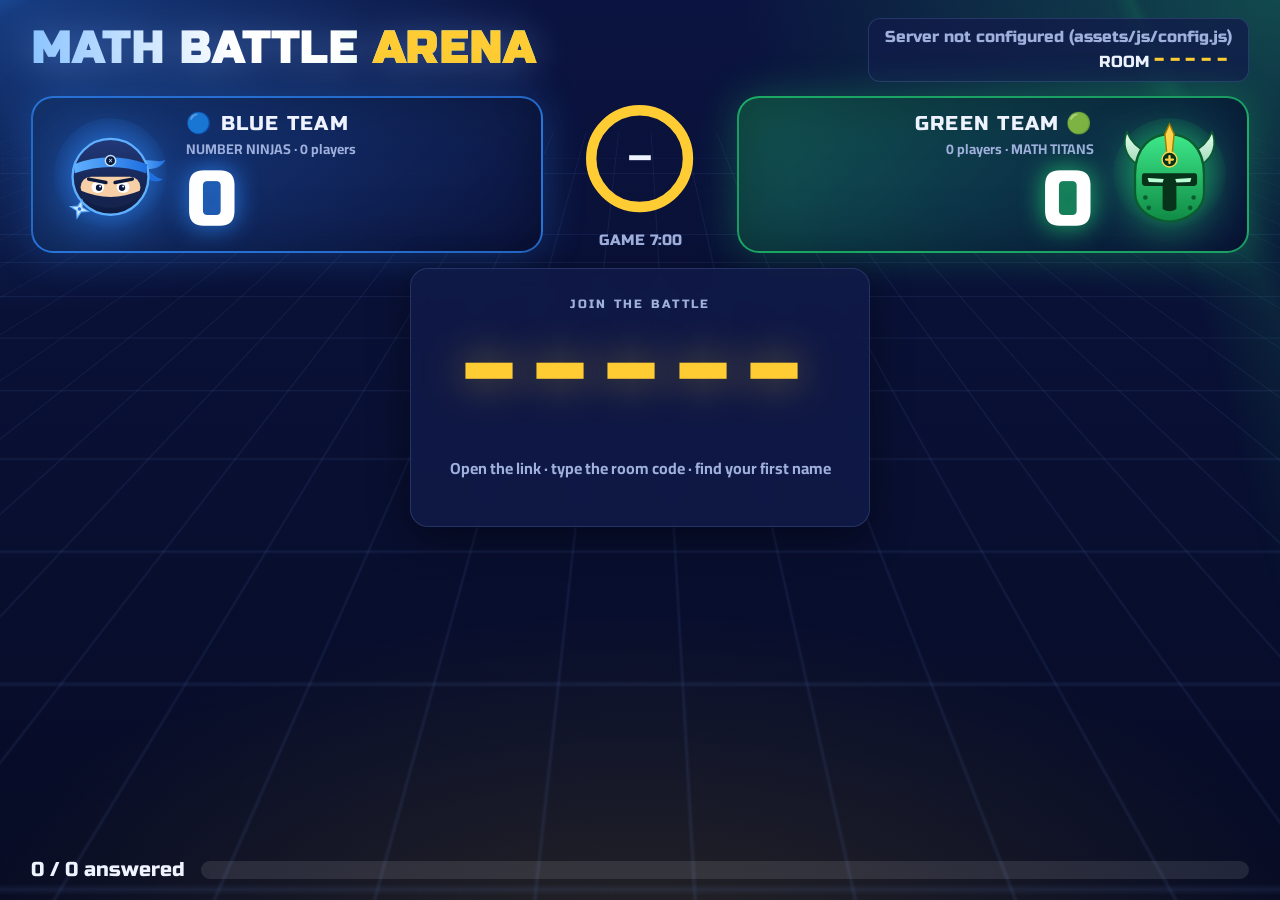
==== arena.html @ d1d6355f "Math Battle Arena: complete game, Apps Script backend, worker, tests, deployment guide Co-Authored-B" ====
<!doctype html>
<html lang="en">
<head>
  <meta charset="utf-8">
  <meta name="viewport" content="width=device-width, initial-scale=1">
  <title>Arena Display</title>
  <link rel="icon" href="assets/img/favicon.svg" type="image/svg+xml">
  <link rel="preconnect" href="https://fonts.googleapis.com">
  <link rel="preconnect" href="https://fonts.gstatic.com" crossorigin>
  <link href="https://fonts.googleapis.com/css2?family=Cairo:wght@500;700;800&family=Russo+One&display=swap" rel="stylesheet">
  <link rel="stylesheet" href="assets/css/style.css">
</head>
<body class="arena">
  <div class="bg-arena"></div>
  <div class="arena-wrap">
    <header class="arena-head">
      <h1 class="title-logo">MATH BATTLE <span class="x">ARENA</span></h1>
      <div class="room-pill"><div id="roomName" class="muted">Waiting for a room…</div><div>ROOM <span class="code" id="roomCode">-----</span></div></div>
    </header>

    <section class="scoreboard">
      <div class="teampanel team-blue" id="tpBlue">
        <img class="mascot" src="assets/img/ninja.svg" alt="">
        <div><div class="tname">🔵 BLUE TEAM</div><div class="tsub">NUMBER NINJAS · <span id="nBlue">0</span> players</div><div class="score" id="sBlue">0</div></div>
      </div>
      <div class="vs">
        <div class="ring" id="aRing"></div>
        <div class="gclock" id="aClock">GAME 7:00</div>
      </div>
      <div class="teampanel team-green right" id="tpGreen">
        <img class="mascot alt" src="assets/img/titan.svg" alt="">
        <div><div class="tname">GREEN TEAM 🟢</div><div class="tsub"><span id="nGreen">0</span> players · MATH TITANS</div><div class="score" id="sGreen">0</div></div>
      </div>
    </section>

    <section class="stage">
      <!-- lobby -->
      <div id="stLobby" class="lobby-board">
        <div class="roster" id="rosterBlue"></div>
        <div class="card join-box">
          <div class="eyebrow">Join the battle</div>
          <div class="bigcode" id="bigCode">-----</div>
          <div class="url" id="joinUrl"></div>
          <p class="muted" style="font-weight:700">Open the link · type the room code · find your first name</p>
        </div>
        <div class="roster right" id="rosterGreen"></div>
      </div>
      <!-- question -->
      <div id="stQuestion" class="qboard" hidden>
        <div class="progress" id="progress"></div>
        <div class="card"><div class="eyebrow center" id="aQnum">QUESTION 1</div><p class="qtext" id="aQtext" dir="auto"></p></div>
        <div class="answers" id="aAnswers"></div>
      </div>
      <!-- end -->
      <div id="stEnd" class="celebrate" hidden>
        <img class="mascot" id="winMascot" src="assets/img/ninja.svg" alt="">
        <div class="win-title" id="winTitle"></div>
        <div class="top3" id="top3"></div>
      </div>
    </section>

    <footer class="arena-foot" id="foot">
      <div class="answered-txt" id="ansTxt">0 / 0 answered</div>
      <div class="answered-bar"><div id="ansBar"></div></div>
    </footer>
  </div>

  <div id="overlay" class="overlay" hidden><div class="big" id="ovText">PAUSED</div></div>

  <script src="assets/js/config.js"></script>
  <script src="assets/js/common.js"></script>
  <script src="assets/js/arena.js"></script>
</body>
</html>
---- assets/css/style.css ----
/* ============ MATH BATTLE ARENA — shared styles ============ */
:root {
  --bg: #060b24;
  --bg2: #0b1440;
  --panel: rgba(17, 27, 74, .78);
  --panel-solid: #111b4a;
  --line: rgba(140, 170, 255, .18);
  --text: #eef3ff;
  --muted: #9fb0dd;
  --blue: #2f8cff;
  --blue-d: #1559c9;
  --blue-glow: rgba(47, 140, 255, .55);
  --green: #22d36f;
  --green-d: #0f9a4c;
  --green-glow: rgba(34, 211, 111, .5);
  --gold: #ffcc33;
  --gold-d: #e69c00;
  --red: #ff4d6d;
  --optA: #ff4d6d; --optB: #2f8cff; --optC: #ffb020; --optD: #22d36f;
  --radius: 18px;
  --shadow: 0 10px 40px rgba(0, 0, 0, .45);
  --font-head: "Russo One", "Cairo", system-ui, sans-serif;
  --font-body: "Cairo", system-ui, -apple-system, "Segoe UI", sans-serif;
}

* { box-sizing: border-box; }
html, body { margin: 0; min-height: 100%; }
body {
  font-family: var(--font-body);
  color: var(--text);
  background: var(--bg);
  overflow-x: hidden;
  -webkit-tap-highlight-color: transparent;
}
button, input, select, textarea { font-family: inherit; font-size: inherit; color: inherit; }
[hidden] { display: none !important; }

/* ---------- arena background ---------- */
.bg-arena {
  position: fixed; inset: 0; z-index: -1; overflow: hidden;
  background:
    radial-gradient(ellipse 60% 50% at 0% 0%, rgba(47, 140, 255, .35), transparent 70%),
    radial-gradient(ellipse 60% 50% at 100% 0%, rgba(34, 211, 111, .28), transparent 70%),
    radial-gradient(ellipse 80% 60% at 50% 110%, rgba(255, 204, 51, .14), transparent 70%),
    linear-gradient(180deg, var(--bg2), var(--bg));
}
.bg-arena::before {
  content: ""; position: absolute; inset: -50% -50% 0;
  background-image:
    linear-gradient(rgba(120, 160, 255, .09) 1px, transparent 1px),
    linear-gradient(90deg, rgba(120, 160, 255, .09) 1px, transparent 1px);
  background-size: 48px 48px;
  transform: perspective(500px) rotateX(60deg) translateY(30%);
  animation: gridmove 6s linear infinite;
}
.bg-arena::after {
  content: ""; position: absolute; inset: 0;
  background: conic-gradient(from 200deg at 15% -10%, transparent 0 40deg, rgba(47,140,255,.12) 45deg, transparent 55deg),
              conic-gradient(from 110deg at 85% -10%, transparent 0 40deg, rgba(34,211,111,.10) 45deg, transparent 55deg);
  animation: beams 9s ease-in-out infinite alternate;
}
@keyframes gridmove { to { background-position: 0 48px, 0 0; } }
@keyframes beams { from { opacity: .5; } to { opacity: 1; } }

/* ---------- type ---------- */
.title-logo {
  font-family: var(--font-head); letter-spacing: .04em; line-height: 1;
  margin: 0; text-align: center;
  background: linear-gradient(90deg, #8cc4ff, #fff 40%, #fff 60%, #8ff0b6);
  -webkit-background-clip: text; background-clip: text; color: transparent;
  filter: drop-shadow(0 4px 18px rgba(120, 170, 255, .45));
}
.title-logo .x { color: var(--gold); -webkit-text-fill-color: var(--gold); }
.eyebrow { font-family: var(--font-head); font-size: .78rem; letter-spacing: .18em; color: var(--muted); text-transform: uppercase; }
.muted { color: var(--muted); }
.center { text-align: center; }

/* ---------- panels & buttons ---------- */
.card {
  background: var(--panel);
  border: 1px solid var(--line);
  border-radius: var(--radius);
  box-shadow: var(--shadow);
  backdrop-filter: blur(10px);
  padding: 22px;
}
.btn {
  appearance: none; border: 0; cursor: pointer;
  font-family: var(--font-head); letter-spacing: .05em; text-transform: uppercase;
  padding: 12px 20px; border-radius: 14px; font-size: 1rem;
  background: #24306a; color: #fff;
  box-shadow: 0 4px 0 rgba(0, 0, 0, .35);
  transition: transform .08s, filter .15s, box-shadow .08s;
  display: inline-flex; align-items: center; justify-content: center; gap: 8px;
}
.btn:hover:not(:disabled) { filter: brightness(1.12); }
.btn:active:not(:disabled) { transform: translateY(3px); box-shadow: 0 1px 0 rgba(0, 0, 0, .35); }
.btn:disabled { opacity: .45; cursor: not-allowed; }
.btn-gold { background: linear-gradient(180deg, var(--gold), var(--gold-d)); color: #2a1a00; }
.btn-blue { background: linear-gradient(180deg, #4aa0ff, var(--blue-d)); }
.btn-green { background: linear-gradient(180deg, #3ee88a, var(--green-d)); color: #032612; }
.btn-red { background: linear-gradient(180deg, #ff6d86, #c9213f); }
.btn-ghost { background: transparent; border: 1px solid var(--line); box-shadow: none; }
.btn-sm { padding: 7px 12px; font-size: .8rem; border-radius: 10px; }
.btn-lg { padding: 16px 26px; font-size: 1.2rem; }
.btn-block { width: 100%; }

.input {
  width: 100%; padding: 14px 16px; border-radius: 14px;
  background: rgba(4, 9, 32, .7); border: 2px solid var(--line);
  font-size: 1.15rem; outline: none; transition: border-color .15s, box-shadow .15s;
}
.input:focus { border-color: var(--gold); box-shadow: 0 0 0 4px rgba(255, 204, 51, .18); }
.input.code { font-family: var(--font-head); letter-spacing: .4em; text-transform: uppercase; text-align: center; font-size: 1.6rem; }
label.lbl { display: block; font-weight: 700; margin: 14px 0 6px; color: var(--muted); font-size: .95rem; }

.msg { min-height: 1.4em; margin: 10px 0 0; font-weight: 700; }
.msg.err { color: #ff8da1; }
.msg.ok { color: #8ff0b6; }

/* ---------- team chips ---------- */
.team-blue { --tc: var(--blue); --tg: var(--blue-glow); }
.team-green { --tc: var(--green); --tg: var(--green-glow); }
.chip {
  display: inline-flex; align-items: center; gap: 6px;
  padding: 4px 12px; border-radius: 999px; font-weight: 700; font-size: .9rem;
  background: color-mix(in srgb, var(--tc, #445) 22%, transparent);
  border: 1px solid color-mix(in srgb, var(--tc, #889) 60%, transparent);
}
.dot { width: 10px; height: 10px; border-radius: 50%; background: var(--tc, #889); box-shadow: 0 0 10px var(--tc, #889); display: inline-block; }

/* ---------- mascots ---------- */
.mascot { width: 110px; height: 110px; animation: bob 3s ease-in-out infinite; filter: drop-shadow(0 8px 20px var(--tg, rgba(0,0,0,.4))); }
.mascot.alt { animation-delay: -1.5s; }
@keyframes bob { 50% { transform: translateY(-8px) rotate(-2deg); } }

/* ---------- timer ring ---------- */
.ring { position: relative; width: 92px; height: 92px; flex: none; }
.ring svg { width: 100%; height: 100%; transform: rotate(-90deg); }
.ring circle { fill: none; stroke-width: 9; }
.ring .track { stroke: rgba(255, 255, 255, .1); }
.ring .bar { stroke: var(--gold); stroke-linecap: round; transition: stroke-dashoffset .25s linear, stroke .3s; }
.ring.warn .bar { stroke: var(--red); }
.ring .num {
  position: absolute; inset: 0; display: grid; place-items: center;
  font-family: var(--font-head); font-size: 1.9rem;
}
.ring.warn .num { color: #ff8da1; animation: pulse .5s ease-in-out infinite alternate; }
@keyframes pulse { to { transform: scale(1.12); } }

/* ---------- answers ---------- */
.answers { display: grid; grid-template-columns: 1fr 1fr; gap: 14px; }
.ans {
  position: relative; display: flex; align-items: center; gap: 14px;
  min-height: 84px; padding: 14px 16px; border-radius: 18px; border: 0; cursor: pointer;
  font-size: 1.35rem; font-weight: 800; text-align: start; color: #fff;
  background: linear-gradient(180deg, color-mix(in srgb, var(--oc) 92%, #fff 8%), color-mix(in srgb, var(--oc) 70%, #000 30%));
  box-shadow: 0 6px 0 color-mix(in srgb, var(--oc) 50%, #000 50%), 0 10px 26px rgba(0, 0, 0, .35);
  transition: transform .1s, opacity .2s, filter .2s;
}
.ans:hover:not(:disabled) { filter: brightness(1.1); transform: translateY(-2px); }
.ans:active:not(:disabled) { transform: translateY(4px); box-shadow: 0 2px 0 color-mix(in srgb, var(--oc) 50%, #000 50%); }
.ans .letter {
  flex: none; width: 46px; height: 46px; border-radius: 12px; display: grid; place-items: center;
  font-family: var(--font-head); font-size: 1.3rem; background: rgba(0, 0, 0, .25);
}
.ans[data-l="A"] { --oc: var(--optA); } .ans[data-l="B"] { --oc: var(--optB); }
.ans[data-l="C"] { --oc: var(--optC); } .ans[data-l="D"] { --oc: var(--optD); }
.answers.locked .ans { cursor: default; opacity: .35; filter: grayscale(.6); }
.answers.locked .ans.picked { opacity: 1; filter: none; outline: 4px solid #fff; outline-offset: 3px; animation: pop .35s; }
@keyframes pop { 50% { transform: scale(1.05); } }

/* ---------- overlay ---------- */
.overlay {
  position: fixed; inset: 0; z-index: 50; display: grid; place-items: center; padding: 16px;
  background: rgba(3, 6, 22, .82); backdrop-filter: blur(6px);
  animation: fade .25s;
}
.overlay .big { font-family: var(--font-head); font-size: clamp(2.2rem, 9vw, 5rem); text-align: center; letter-spacing: .05em; }
@keyframes fade { from { opacity: 0; } }

/* ---------- screens ---------- */
.screen { display: none; animation: slidein .35s ease; }
.screen.active { display: block; }
@keyframes slidein { from { opacity: 0; transform: translateY(14px); } }

/* ---------- confetti canvas ---------- */
#confetti { position: fixed; inset: 0; pointer-events: none; z-index: 60; }

/* ---------- toast ---------- */
.toast {
  position: fixed; left: 50%; bottom: 24px; transform: translateX(-50%); z-index: 80;
  background: #1b2766; border: 1px solid var(--line); border-radius: 12px; padding: 12px 18px;
  box-shadow: var(--shadow); font-weight: 700; max-width: calc(100% - 32px); text-align: center;
  animation: fade .2s;
}
.toast.err { background: #5a1022; border-color: #ff4d6d; }

/* ---------- connection badge ---------- */
.conn { position: fixed; right: 12px; bottom: 12px; font-size: .78rem; padding: 4px 10px; border-radius: 999px; background: #5a1022; border: 1px solid var(--red); z-index: 70; }

/* ================== STUDENT ================== */
.student main { max-width: 760px; margin: 0 auto; padding: 16px 16px 40px; }
.hero { display: flex; align-items: center; justify-content: center; gap: 10px; margin: 18px 0 8px; }
.hero .title-logo { font-size: clamp(2rem, 8vw, 3.4rem); }
.hero .mascot { width: clamp(64px, 18vw, 110px); height: auto; }
.tagline { text-align: center; color: var(--muted); margin: 0 0 18px; font-weight: 700; }
.join-card { max-width: 480px; margin: 0 auto; }

.suggest { display: grid; gap: 8px; margin-top: 10px; }
.sugg {
  display: flex; align-items: center; justify-content: space-between; gap: 10px;
  padding: 12px 14px; border-radius: 12px; cursor: pointer; text-align: start;
  background: rgba(255, 255, 255, .06); border: 2px solid transparent; font-size: 1.1rem; font-weight: 700;
}
.sugg:hover, .sugg:focus { border-color: var(--gold); outline: none; }
.sugg.taken { opacity: .45; cursor: not-allowed; }
.sugg mark { background: transparent; color: var(--gold); }
.selected-name {
  margin-top: 12px; padding: 14px; border-radius: 14px; text-align: center; font-size: 1.25rem; font-weight: 800;
  background: color-mix(in srgb, var(--tc, var(--gold)) 18%, transparent); border: 2px solid var(--tc, var(--gold));
}

.lobby-card { text-align: center; max-width: 520px; margin: 24px auto; position: relative; overflow: hidden; }
.lobby-card::before { content: ""; position: absolute; inset: 0; background: radial-gradient(circle at 50% 0, var(--tg), transparent 65%); opacity: .6; pointer-events: none; }
.lobby-card .mascot { width: 160px; height: 160px; }
.team-title { font-family: var(--font-head); font-size: clamp(1.5rem, 6vw, 2.2rem); color: var(--tc); text-shadow: 0 0 22px var(--tg); margin: 6px 0; }
.waiting { display: inline-flex; gap: 6px; margin-top: 14px; }
.waiting i { width: 10px; height: 10px; border-radius: 50%; background: var(--gold); animation: wdot 1s infinite; }
.waiting i:nth-child(2) { animation-delay: .15s; } .waiting i:nth-child(3) { animation-delay: .3s; }
@keyframes wdot { 50% { transform: translateY(-8px); opacity: .4; } }

.hud { display: flex; align-items: center; justify-content: space-between; gap: 12px; margin-bottom: 14px; }
.hud .me { display: flex; align-items: center; gap: 10px; min-width: 0; }
.hud .me img { width: 48px; height: 48px; }
.hud .me b { display: block; white-space: nowrap; overflow: hidden; text-overflow: ellipsis; }
.qcount { font-family: var(--font-head); font-size: 1.1rem; color: var(--gold); }
.qcard { margin-bottom: 16px; }
.qtext { font-size: clamp(1.25rem, 4.6vw, 1.7rem); font-weight: 800; line-height: 1.45; margin: 6px 0 0; }
.status-line { text-align: center; font-weight: 800; font-size: 1.15rem; margin-top: 16px; min-height: 1.6em; }
.mini-scores { display: grid; grid-template-columns: 1fr 1fr; gap: 10px; margin-top: 20px; }
.mini-scores .ms { padding: 10px 14px; border-radius: 14px; border: 1px solid color-mix(in srgb, var(--tc) 55%, transparent); background: color-mix(in srgb, var(--tc) 14%, transparent); display: flex; justify-content: space-between; align-items: center; font-weight: 800; }
.mini-scores .ms span:last-child { font-family: var(--font-head); font-size: 1.3rem; }

.end-card { text-align: center; max-width: 560px; margin: 20px auto; }
.end-card .mascot { width: 170px; height: 170px; }
.win-title { font-family: var(--font-head); font-size: clamp(1.8rem, 7vw, 3rem); margin: 8px 0; color: var(--tc, var(--gold)); text-shadow: 0 0 28px var(--tg, rgba(255,204,51,.6)); }

@media (max-width: 520px) {
  .answers { grid-template-columns: 1fr; gap: 10px; }
  .ans { min-height: 64px; font-size: 1.2rem; }
  .ring { width: 74px; height: 74px; }
  .ring .num { font-size: 1.5rem; }
}

/* ================== ARENA ================== */
.arena { height: 100vh; overflow: hidden; }
.arena-wrap { height: 100vh; display: grid; grid-template-rows: auto auto 1fr auto; gap: 1.6vh; padding: 2vh 2.4vw; }
.arena-head { display: flex; align-items: center; justify-content: space-between; gap: 16px; }
.arena-head .title-logo { font-size: clamp(1.6rem, 3.4vw, 3rem); text-align: start; }
.room-pill { font-family: var(--font-head); padding: 8px 16px; border-radius: 12px; background: var(--panel); border: 1px solid var(--line); text-align: end; }
.room-pill .code { color: var(--gold); letter-spacing: .25em; font-size: 1.4em; }

.scoreboard { display: grid; grid-template-columns: 1fr auto 1fr; gap: 1.6vw; align-items: stretch; }
.teampanel {
  position: relative; overflow: hidden; display: flex; align-items: center; gap: 1.4vw;
  padding: 1.4vh 1.6vw; border-radius: 22px;
  background: linear-gradient(135deg, color-mix(in srgb, var(--tc) 35%, #0b1440), rgba(11, 20, 64, .85));
  border: 2px solid color-mix(in srgb, var(--tc) 70%, transparent);
  box-shadow: 0 0 40px color-mix(in srgb, var(--tc) 30%, transparent), inset 0 0 60px rgba(0,0,0,.3);
}
.teampanel.right { flex-direction: row-reverse; text-align: end; }
.teampanel .mascot { width: clamp(70px, 9vw, 150px); height: auto; }
.teampanel .tname { font-family: var(--font-head); font-size: clamp(.9rem, 1.6vw, 1.6rem); letter-spacing: .06em; }
.teampanel .tsub { color: var(--muted); font-weight: 700; font-size: clamp(.8rem, 1.1vw, 1.1rem); }
.teampanel .score { font-family: var(--font-head); font-size: clamp(2.4rem, 6vw, 6rem); line-height: 1; color: #fff; text-shadow: 0 0 24px var(--tc); }
.teampanel.leading::after { content: "LEADING"; position: absolute; top: 10px; right: -34px; transform: rotate(35deg); background: var(--gold); color: #2a1a00; font-family: var(--font-head); font-size: .7rem; padding: 4px 40px; }
.teampanel.right.leading::after { right: auto; left: -34px; transform: rotate(-35deg); }
.score.bump { animation: bump .6s; }
@keyframes bump { 30% { transform: scale(1.25); color: var(--gold); } }

.vs { display: grid; place-items: center; gap: 6px; min-width: 12vw; }
.vs .ring { width: clamp(80px, 9vw, 150px); height: clamp(80px, 9vw, 150px); }
.vs .ring .num { font-size: clamp(1.6rem, 3vw, 3rem); }
.vs .gclock { font-family: var(--font-head); color: var(--muted); font-size: clamp(.8rem, 1.2vw, 1.2rem); }

.stage { min-height: 0; display: grid; }
.qboard { display: grid; grid-template-rows: auto auto 1fr; gap: 1.6vh; min-height: 0; }
.progress { display: flex; align-items: center; gap: 10px; justify-content: center; }
.progress i { width: clamp(28px, 4vw, 60px); height: 10px; border-radius: 6px; background: rgba(255,255,255,.12); }
.progress i.done { background: var(--muted); }
.progress i.now { background: var(--gold); box-shadow: 0 0 14px var(--gold); }
.arena .qtext { font-size: clamp(1.4rem, 3vw, 3rem); text-align: center; margin: 0; }
.arena .answers { gap: 1.4vw; }
.arena .ans { min-height: 0; font-size: clamp(1.2rem, 2.5vw, 2.6rem); cursor: default; }
.arena .ans .letter { width: clamp(40px, 4vw, 70px); height: clamp(40px, 4vw, 70px); font-size: clamp(1.1rem, 2vw, 2rem); }
.arena-foot { display: flex; align-items: center; gap: 16px; }
.answered-bar { flex: 1; height: 18px; border-radius: 10px; background: rgba(255,255,255,.1); overflow: hidden; }
.answered-bar div { height: 100%; width: 0; background: linear-gradient(90deg, var(--blue), var(--green)); transition: width .5s; }
.answered-txt { font-family: var(--font-head); font-size: clamp(1rem, 1.6vw, 1.6rem); white-space: nowrap; }

.lobby-board { display: grid; grid-template-columns: 1fr auto 1fr; gap: 2vw; align-items: start; }
.join-box { text-align: center; padding: 3vh 3vw; }
.join-box .bigcode { font-family: var(--font-head); font-size: clamp(3rem, 9vw, 9rem); letter-spacing: .15em; color: var(--gold); text-shadow: 0 0 40px rgba(255,204,51,.5); line-height: 1.1; }
.join-box .url { font-weight: 800; font-size: clamp(.9rem, 1.4vw, 1.4rem); word-break: break-all; }
.roster { display: flex; flex-wrap: wrap; gap: 8px; align-content: flex-start; max-height: 56vh; overflow: hidden; }
.roster .chip { animation: pop .4s; font-size: clamp(.8rem, 1.1vw, 1.1rem); }
.roster.right { justify-content: flex-end; }

.celebrate { text-align: center; }
.celebrate { align-self: center; }
.celebrate .mascot { width: auto; height: clamp(110px, 24vh, 260px); animation: bob 1.4s ease-in-out infinite; }
.celebrate .win-title { font-size: clamp(2rem, 4.4vw, 4.6rem); line-height: 1.15; }
.top3 { display: flex; justify-content: center; gap: 2vw; margin-top: 2vh; flex-wrap: wrap; }
.top3 .card { padding: 12px 22px; font-weight: 800; font-size: clamp(.9rem, 1.4vw, 1.4rem); }

@media (max-width: 800px) {
  .arena { height: auto; overflow: auto; }
  .arena-wrap { height: auto; }
  .scoreboard { grid-template-columns: 1fr 1fr; }
  .vs { grid-column: 1 / -1; order: -1; }
  .lobby-board { grid-template-columns: 1fr; }
  .roster.right { justify-content: flex-start; }
  .arena .answers { grid-template-columns: 1fr 1fr; }
}

/* ================== TEACHER ================== */
.teacher main { max-width: 1280px; margin: 0 auto; padding: 16px; }
.tbar { display: flex; align-items: center; justify-content: space-between; gap: 12px; flex-wrap: wrap; padding: 12px 16px; position: sticky; top: 0; z-index: 20; background: rgba(6, 11, 36, .9); backdrop-filter: blur(8px); border-bottom: 1px solid var(--line); }
.tbar .brand { display: flex; align-items: center; gap: 10px; font-family: var(--font-head); font-size: 1.2rem; }
.tbar .brand img { width: 34px; height: 34px; }
.tabs { display: flex; gap: 6px; flex-wrap: wrap; margin: 16px 0; }
.tab { padding: 10px 16px; border-radius: 12px; cursor: pointer; font-weight: 800; background: rgba(255,255,255,.05); border: 1px solid var(--line); }
.tab.active { background: linear-gradient(180deg, var(--gold), var(--gold-d)); color: #2a1a00; border-color: transparent; }
.tab .badge { display: inline-block; min-width: 22px; padding: 0 6px; margin-inline-start: 6px; border-radius: 999px; background: var(--red); color: #fff; font-size: .78rem; text-align: center; }
.grid2 { display: grid; grid-template-columns: 1fr 1fr; gap: 16px; }
.grid3 { display: grid; grid-template-columns: repeat(3, 1fr); gap: 16px; }
.stack { display: grid; gap: 16px; }
.row { display: flex; gap: 10px; flex-wrap: wrap; align-items: center; }
.card h2 { font-family: var(--font-head); font-size: 1.05rem; letter-spacing: .06em; margin: 0 0 12px; text-transform: uppercase; }
.card h3 { margin: 12px 0 8px; font-size: 1rem; }
.kpi { font-family: var(--font-head); font-size: 2.6rem; line-height: 1; }
.codebox { font-family: var(--font-head); font-size: 2.6rem; letter-spacing: .25em; color: var(--gold); }
.status-pill { display: inline-block; padding: 4px 12px; border-radius: 999px; font-weight: 800; font-size: .85rem; text-transform: uppercase; background: #2a3570; }
.status-pill.running { background: var(--green-d); }
.status-pill.paused { background: var(--gold-d); color: #2a1a00; }
.status-pill.ended { background: #8a1f37; }
.ctl { display: grid; grid-template-columns: repeat(auto-fill, minmax(140px, 1fr)); gap: 10px; }
.namelist { display: flex; flex-wrap: wrap; gap: 6px; max-height: 220px; overflow: auto; }

table.tbl { width: 100%; border-collapse: collapse; font-size: .95rem; }
.tbl th, .tbl td { padding: 9px 8px; border-bottom: 1px solid var(--line); text-align: start; vertical-align: middle; }
.tbl th { color: var(--muted); font-size: .78rem; text-transform: uppercase; letter-spacing: .06em; position: sticky; top: 0; background: var(--panel-solid); }
.tbl tr.correct td { background: rgba(34, 211, 111, .08); }
.tbl tr.incorrect td { background: rgba(255, 77, 109, .08); }
.tbl tr.adjusted td { background: rgba(255, 204, 51, .08); }
.tablewrap { overflow: auto; max-height: 62vh; border-radius: 12px; }
.letterbox { display: inline-grid; place-items: center; width: 32px; height: 32px; border-radius: 8px; font-family: var(--font-head); background: var(--oc); }
.st { font-weight: 800; text-transform: uppercase; font-size: .8rem; }
.st.pending { color: var(--muted); } .st.correct { color: #8ff0b6; } .st.incorrect { color: #ff8da1; } .st.adjusted { color: var(--gold); }
.mini-input { width: 76px; padding: 6px 8px; border-radius: 8px; background: rgba(4,9,32,.7); border: 1px solid var(--line); }
.qchips { display: flex; gap: 6px; flex-wrap: wrap; }
.qchip { padding: 8px 12px; border-radius: 10px; cursor: pointer; font-weight: 800; background: rgba(255,255,255,.06); border: 1px solid var(--line); }
.qchip.active { border-color: var(--gold); background: rgba(255, 204, 51, .15); }
.qchip.live::after { content: " ●"; color: var(--red); }
.qchip small { color: var(--muted); font-weight: 700; }
.keyhint { padding: 10px 12px; border-radius: 12px; background: rgba(255,255,255,.05); border: 1px dashed var(--line); }
.drop { border: 2px dashed var(--line); border-radius: 14px; padding: 20px; text-align: center; cursor: pointer; }
.drop.over { border-color: var(--gold); background: rgba(255,204,51,.06); }
textarea.input { font-size: 1rem; min-height: 110px; resize: vertical; }
select.mini { padding: 6px 8px; border-radius: 8px; background: #0b1440; border: 1px solid var(--line); }
.qedit { display: grid; gap: 8px; padding: 14px; border-radius: 14px; background: rgba(255,255,255,.04); border: 1px solid var(--line); }
.qedit .opts { display: grid; grid-template-columns: 1fr 1fr; gap: 8px; }
.qedit .opt { display: flex; gap: 6px; align-items: center; }
.qedit .opt input[type=radio] { width: 20px; height: 20px; accent-color: var(--gold); }
.lb-row { display: flex; align-items: center; gap: 10px; padding: 8px 10px; border-radius: 10px; background: rgba(255,255,255,.04); margin-bottom: 6px; }
.lb-row .rank { font-family: var(--font-head); width: 28px; color: var(--gold); }
.lb-row .pts { margin-inline-start: auto; font-family: var(--font-head); }
.login-wrap { min-height: 80vh; display: grid; place-items: center; }
.login-wrap .card { width: min(420px, 100%); text-align: center; }

@media (max-width: 900px) {
  .grid2, .grid3 { grid-template-columns: 1fr; }
  .qedit .opts { grid-template-columns: 1fr; }
}
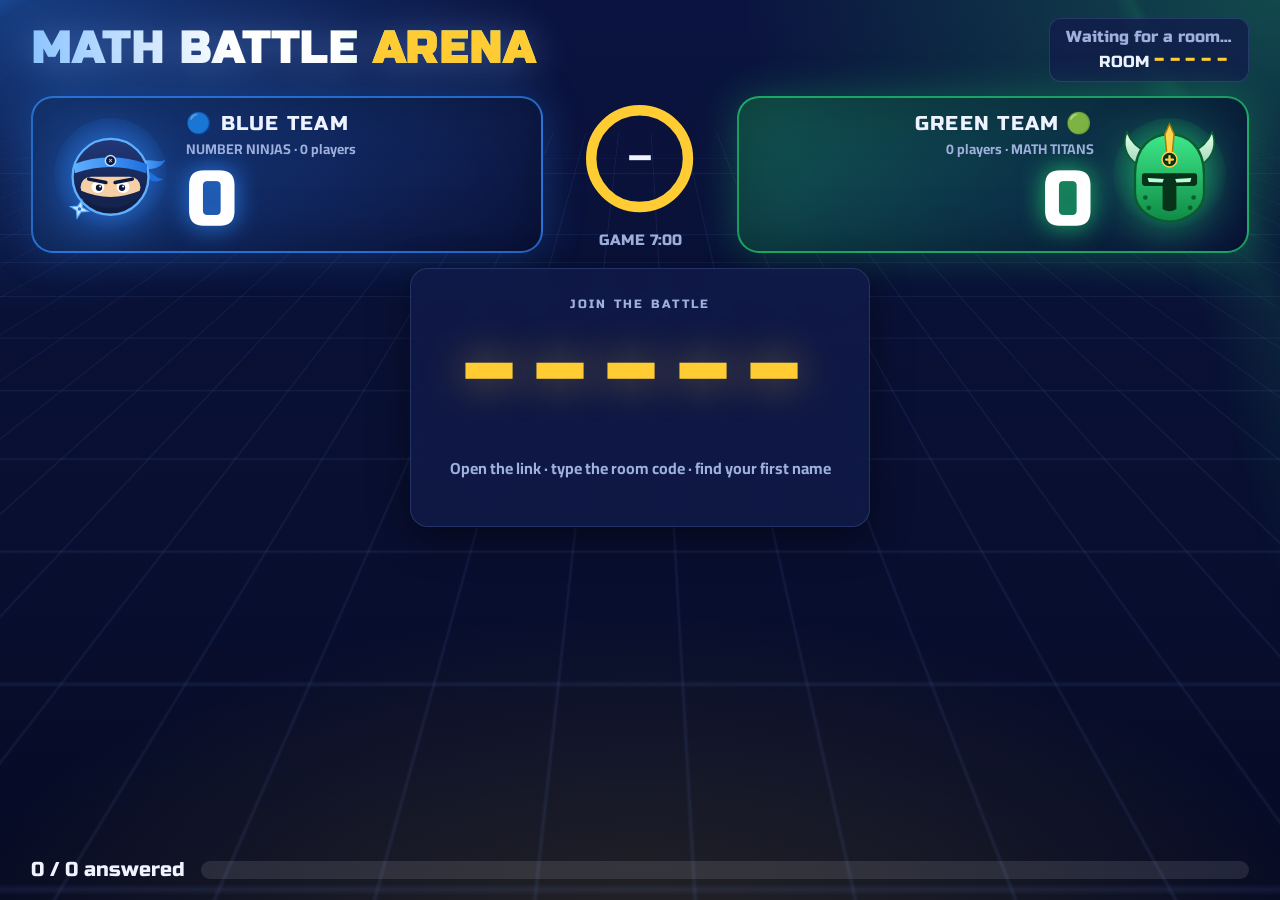
==== commit 7b9c487c: "Divide students into teams after they join Students join without a team. The teacher presses Divide " ====
--- a/arena.html
+++ b/arena.html
@@ -42,6 +42,7 @@
           <div class="bigcode" id="bigCode">-----</div>
           <div class="url" id="joinUrl"></div>
           <p class="muted" style="font-weight:700">Open the link · type the room code · find your first name</p>
+          <div class="waiting-list" id="rosterWait"></div>
         </div>
         <div class="roster right" id="rosterGreen"></div>
       </div>
--- a/assets/css/style.css
+++ b/assets/css/style.css
@@ -224,6 +224,11 @@
 .lobby-card { text-align: center; max-width: 520px; margin: 24px auto; position: relative; overflow: hidden; }
 .lobby-card::before { content: ""; position: absolute; inset: 0; background: radial-gradient(circle at 50% 0, var(--tg), transparent 65%); opacity: .6; pointer-events: none; }
 .lobby-card .mascot { width: 160px; height: 160px; }
+.lobby-vs { display: flex; align-items: center; justify-content: center; gap: 12px; margin: 8px 0; }
+.lobby-vs .mascot { width: 110px; height: 110px; }
+.lobby-vs span { font-family: var(--font-head); font-size: 2rem; color: var(--gold); }
+.lobby-card.reveal { animation: reveal .8s ease; }
+@keyframes reveal { 0% { transform: scale(.8) rotate(-3deg); opacity: .3; } 60% { transform: scale(1.06) rotate(1deg); opacity: 1; } 100% { transform: none; } }
 .team-title { font-family: var(--font-head); font-size: clamp(1.5rem, 6vw, 2.2rem); color: var(--tc); text-shadow: 0 0 22px var(--tg); margin: 6px 0; }
 .waiting { display: inline-flex; gap: 6px; margin-top: 14px; }
 .waiting i { width: 10px; height: 10px; border-radius: 50%; background: var(--gold); animation: wdot 1s infinite; }
@@ -306,6 +311,9 @@
 .roster { display: flex; flex-wrap: wrap; gap: 8px; align-content: flex-start; max-height: 56vh; overflow: hidden; }
 .roster .chip { animation: pop .4s; font-size: clamp(.8rem, 1.1vw, 1.1rem); }
 .roster.right { justify-content: flex-end; }
+.waiting-list { display: flex; flex-wrap: wrap; justify-content: center; gap: 6px; margin-top: 12px; max-height: 22vh; overflow: hidden; }
+.chip.clickable { cursor: pointer; }
+.chip.clickable:hover { filter: brightness(1.25); }
 
 .celebrate { text-align: center; }
 .celebrate { align-self: center; }
@@ -365,7 +373,7 @@
 .qchip.live::after { content: " ●"; color: var(--red); }
 .qchip small { color: var(--muted); font-weight: 700; }
 .keyhint { padding: 10px 12px; border-radius: 12px; background: rgba(255,255,255,.05); border: 1px dashed var(--line); }
-.drop { border: 2px dashed var(--line); border-radius: 14px; padding: 20px; text-align: center; cursor: pointer; }
+.drop { display: block; border: 2px dashed var(--line); border-radius: 14px; padding: 20px; text-align: center; cursor: pointer; }
 .drop.over { border-color: var(--gold); background: rgba(255,204,51,.06); }
 textarea.input { font-size: 1rem; min-height: 110px; resize: vertical; }
 select.mini { padding: 6px 8px; border-radius: 8px; background: #0b1440; border: 1px solid var(--line); }
